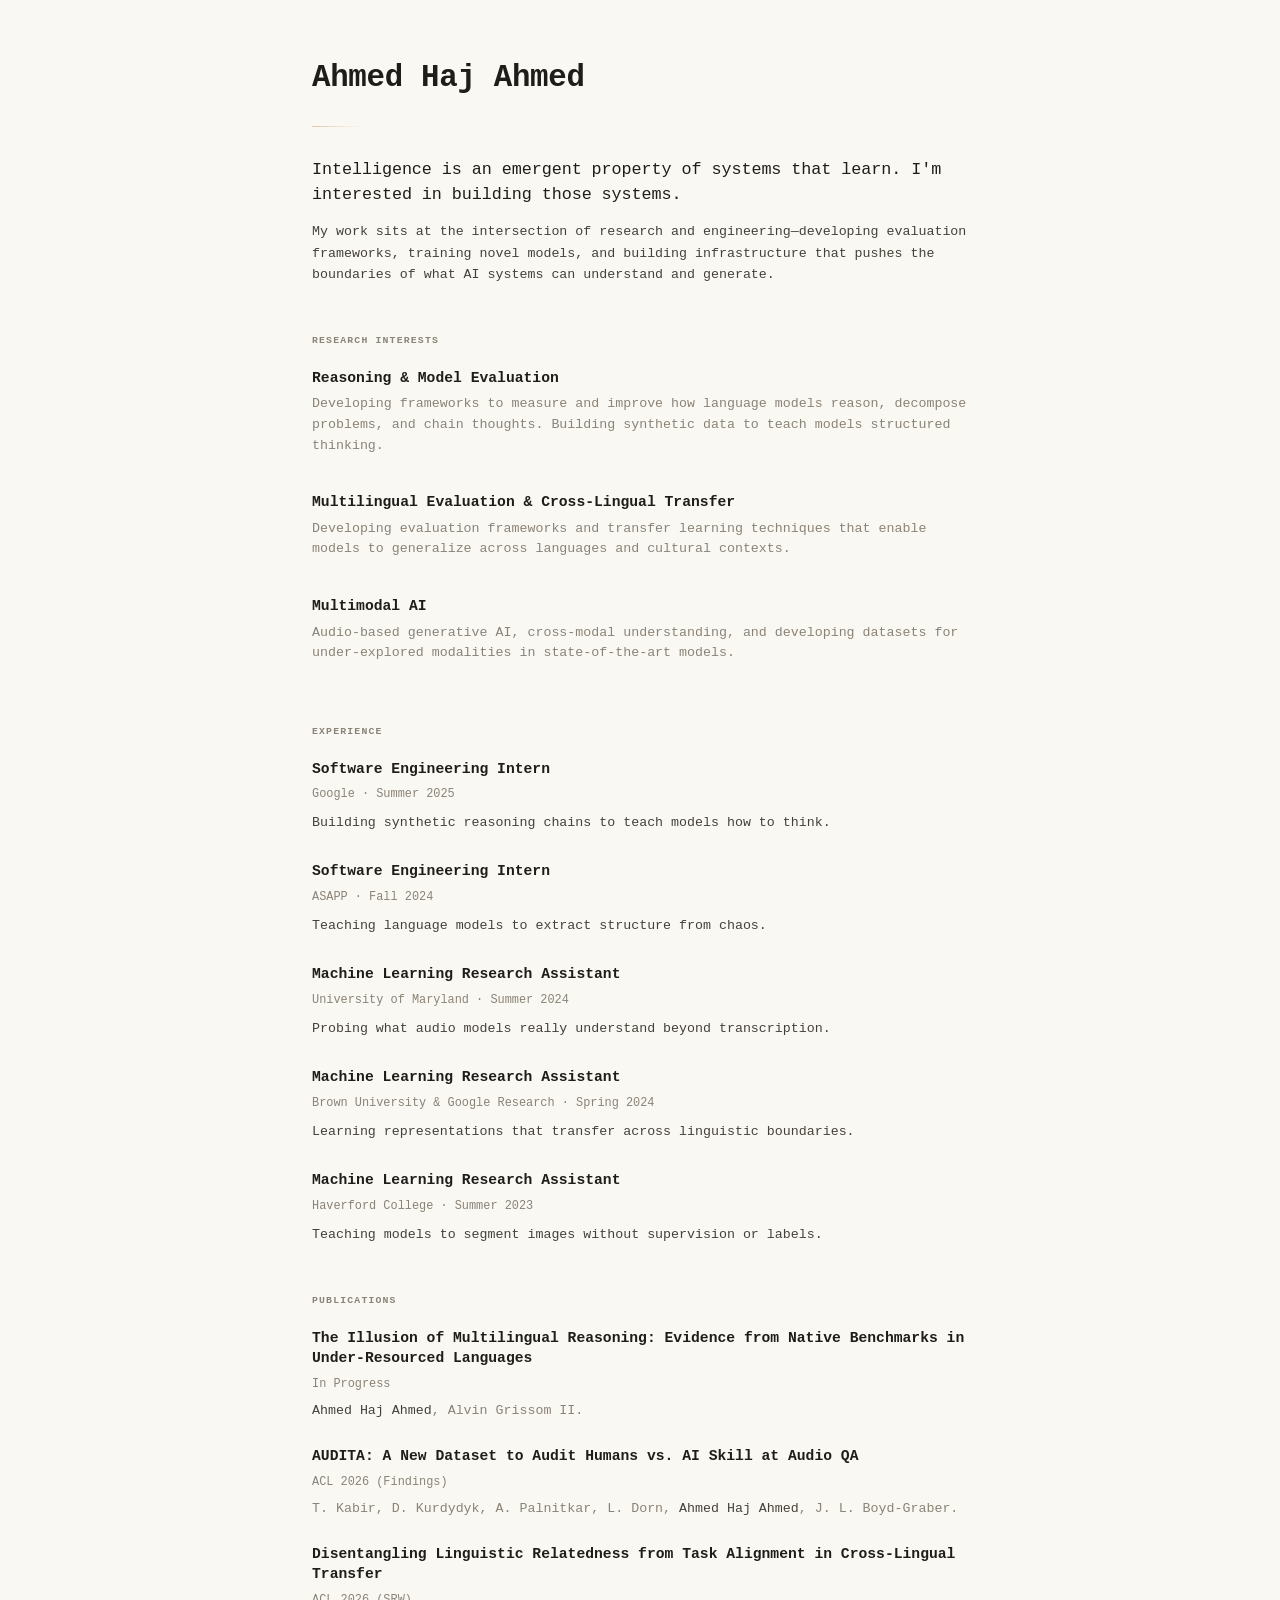
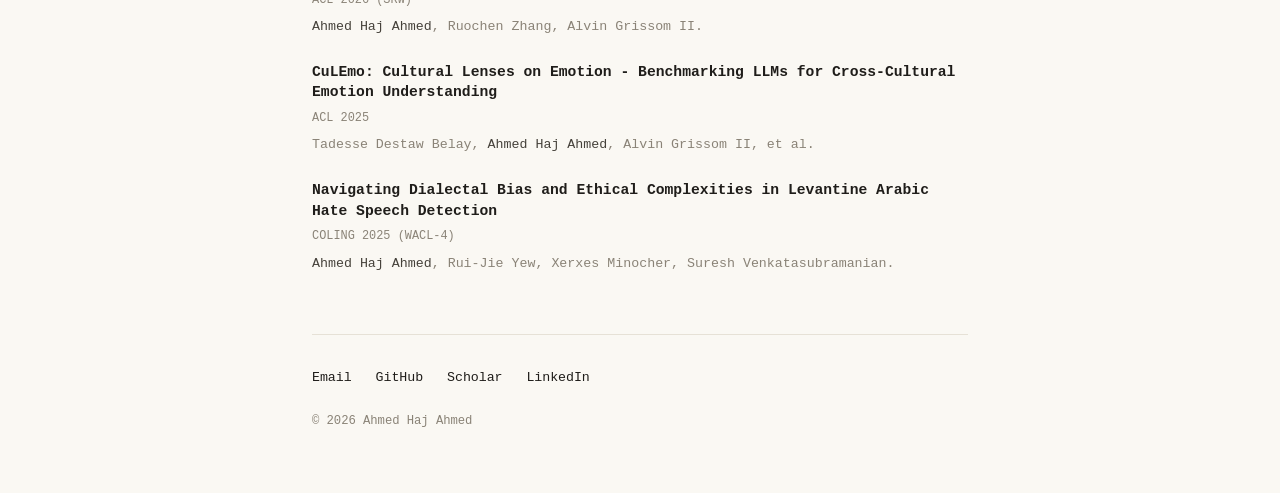
==== index.html @ 89c1e9a1 "Update Google Scholar link" ====
<!DOCTYPE html>
<html lang="en">
<head>
    <meta charset="UTF-8">
    <meta name="viewport" content="width=device-width, initial-scale=1.0">
    <meta name="description" content="Ahmed Haj Ahmed - AI Research & Engineering">
    <meta name="author" content="Ahmed Haj Ahmed">
    <title>Ahmed Haj Ahmed</title>
    <link rel="stylesheet" href="styles.css">
</head>
<body>
    <div class="container">
        <header>
            <h1>Ahmed Haj Ahmed</h1>
        </header>

        <main>
            <section class="section intro">
                <p class="large-text">
                    Intelligence is an emergent property of systems that learn. I'm interested in building those systems.
                </p>
                <p>
                    My work sits at the intersection of research and engineering—developing evaluation frameworks, training novel models, and building infrastructure that pushes the boundaries of what AI systems can understand and generate.
                </p>
            </section>

            <section class="section">
                <h2>Research Interests</h2>
                <div class="research-areas">
                    <div class="research-item">
                        <h3>Reasoning & Model Evaluation</h3>
                        <p>Developing frameworks to measure and improve how language models reason, decompose problems, and chain thoughts. Building synthetic data to teach models structured thinking.</p>
                    </div>
                    
                    <div class="research-item">
                        <h3>Multilingual Evaluation & Cross-Lingual Transfer</h3>
                        <p>Developing evaluation frameworks and transfer learning techniques that enable models to generalize across languages and cultural contexts.</p>
                    </div>
                    
                    <div class="research-item">
                        <h3>Multimodal AI</h3>
                        <p>Audio-based generative AI, cross-modal understanding, and developing datasets for under-explored modalities in state-of-the-art models.</p>
                    </div>
                </div>
            </section>

            <section class="section">
                <h2>Experience</h2>
                
                <div class="experience-item">
                    <h3>Software Engineering Intern</h3>
                    <p class="meta">Google · Summer 2025</p>
                    <p>
                        Building synthetic reasoning chains to teach models how to think.
                    </p>
                </div>

                <div class="experience-item">
                    <h3>Software Engineering Intern</h3>
                    <p class="meta">ASAPP · Fall 2024</p>
                    <p>
                        Teaching language models to extract structure from chaos.
                    </p>
                </div>

                <div class="experience-item">
                    <h3>Machine Learning Research Assistant</h3>
                    <p class="meta">University of Maryland · Summer 2024</p>
                    <p>
                        Probing what audio models really understand beyond transcription.
                    </p>
                </div>

                <div class="experience-item">
                    <h3>Machine Learning Research Assistant</h3>
                    <p class="meta">Brown University & Google Research · Spring 2024</p>
                    <p>
                        Learning representations that transfer across linguistic boundaries.
                    </p>
                </div>

                <div class="experience-item">
                    <h3>Machine Learning Research Assistant</h3>
                    <p class="meta">Haverford College · Summer 2023</p>
                    <p>
                        Teaching models to segment images without supervision or labels.
                    </p>
                </div>
            </section>

            <section class="section">
                <h2>Publications</h2>
                
                <div class="project-item">
                    <h3>The Illusion of Multilingual Reasoning: Evidence from Native Benchmarks in Under-Resourced Languages</h3>
                    <p class="meta">In Progress</p>
                    <p><strong>Ahmed Haj Ahmed</strong>, Alvin Grissom II.</p>
                </div>

                <div class="project-item">
                    <h3>AUDITA: A New Dataset to Audit Humans vs. AI Skill at Audio QA</h3>
                    <p class="meta">ACL 2026 (Findings)</p>
                    <p>T. Kabir, D. Kurdydyk, A. Palnitkar, L. Dorn, <strong>Ahmed Haj Ahmed</strong>, J. L. Boyd-Graber.</p>
                </div>

                <div class="project-item">
                    <h3>Disentangling Linguistic Relatedness from Task Alignment in Cross-Lingual Transfer</h3>
                    <p class="meta">ACL 2026 (SRW)</p>
                    <p><strong>Ahmed Haj Ahmed</strong>, Ruochen Zhang, Alvin Grissom II.</p>
                </div>

                <div class="project-item">
                    <h3>CuLEmo: Cultural Lenses on Emotion - Benchmarking LLMs for Cross-Cultural Emotion Understanding</h3>
                    <p class="meta">ACL 2025</p>
                    <p>Tadesse Destaw Belay, <strong>Ahmed Haj Ahmed</strong>, Alvin Grissom II, et al.</p>
                </div>

                <div class="project-item">
                    <h3>Navigating Dialectal Bias and Ethical Complexities in Levantine Arabic Hate Speech Detection</h3>
                    <p class="meta">COLING 2025 (WACL-4)</p>
                    <p><strong>Ahmed Haj Ahmed</strong>, Rui-Jie Yew, Xerxes Minocher, Suresh Venkatasubramanian.</p>
                </div>
            </section>
        </main>

        <footer>
            <div class="contact-links">
                <a href="mailto:ahmedhajahmed2001@gmail.com">Email</a>
                <a href="https://github.com/AhmedHajAhmed" target="_blank" rel="noopener noreferrer">GitHub</a>
                <a href="https://scholar.google.com/citations?user=mUwkIrEAAAAJ&hl=en&authuser=1" target="_blank" rel="noopener noreferrer">Scholar</a>
                <a href="https://www.linkedin.com/in/ahmedhajahmed/" target="_blank" rel="noopener noreferrer">LinkedIn</a>
            </div>
            <p class="copyright">&copy; 2026 Ahmed Haj Ahmed</p>
        </footer>
    </div>
</body>
</html>
---- styles.css ----
/* Reset and Base Styles */
* {
    margin: 0;
    padding: 0;
    box-sizing: border-box;
}

/* Typography and Colors */
:root {
    --color-text: #1f1d1a;
    --color-text-light: #45413a;
    --color-bg: #faf8f3;
    --color-meta: #8a8377;
    --color-link: #1f1d1a;
    --color-link-hover: #b6803a;
    --color-accent: #b6803a;
    --color-border: #e6e1d6;
    --max-width: 720px;
}

html {
    font-size: 14px;
    -webkit-font-smoothing: antialiased;
    -moz-osx-font-smoothing: grayscale;
}

body {
    font-family: "SF Mono", "SFMono-Regular", ui-monospace, Menlo, Consolas, "Liberation Mono", monospace;
    line-height: 1.6;
    color: var(--color-text);
    background-color: var(--color-bg);
    font-weight: 400;
    letter-spacing: 0;
}

/* Container */
.container {
    max-width: var(--max-width);
    margin: 0 auto;
    padding: 60px 32px 50px;
}

/* Header */
header {
    margin-bottom: 60px;
    position: relative;
}

header::after {
    content: '';
    position: absolute;
    bottom: -30px;
    left: 0;
    width: 50px;
    height: 1px;
    background: linear-gradient(to right, var(--color-accent), transparent);
    opacity: 0.4;
}

h1 {
    font-size: 2.2rem;
    font-weight: 600;
    line-height: 1.2;
    margin-bottom: 0;
    letter-spacing: -0.01em;
    color: var(--color-text);
}

/* Typography */
h2 {
    font-size: 0.7rem;
    font-weight: 600;
    line-height: 1.3;
    margin-bottom: 20px;
    letter-spacing: 0.12em;
    text-transform: uppercase;
    color: var(--color-meta);
}

h3 {
    font-size: 1.05rem;
    font-weight: 600;
    line-height: 1.4;
    margin-bottom: 6px;
    letter-spacing: 0;
    color: var(--color-text);
}

p {
    font-size: 0.95rem;
    line-height: 1.6;
    margin-bottom: 12px;
    color: var(--color-text-light);
}

.large-text {
    font-size: 1.2rem;
    line-height: 1.5;
    font-weight: 500;
    letter-spacing: -0.005em;
    margin-bottom: 16px;
    color: var(--color-text);
}

.meta {
    font-size: 0.85rem;
    color: var(--color-meta);
    margin-bottom: 8px;
    letter-spacing: 0;
    font-weight: 400;
}

/* Sections */
.section {
    margin-bottom: 50px;
}

.section.intro {
    margin-bottom: 50px;
}

.section.intro .large-text {
    margin-bottom: 14px;
}

/* Research Areas */
.research-areas {
    display: grid;
    gap: 24px;
}

.research-item {
    padding: 0;
}

.research-item h3 {
    margin-bottom: 6px;
}

.research-item p {
    color: var(--color-meta);
    line-height: 1.55;
}

/* Experience Items */
.experience-item {
    margin-bottom: 28px;
}

.experience-item:last-child {
    margin-bottom: 0;
}

/* Project Items */
.project-item {
    margin-bottom: 24px;
}

.project-item:last-child {
    margin-bottom: 0;
}

.project-item h3 {
    margin-bottom: 6px;
}

.project-item p {
    color: var(--color-meta);
    line-height: 1.55;
}

.project-item p strong {
    font-weight: 500;
    color: var(--color-text-light);
}

/* Links */
a {
    color: var(--color-link);
    text-decoration: none;
    transition: all 0.2s ease;
    position: relative;
}

a:hover {
    color: var(--color-link-hover);
}

/* Main content links */
.section a:not(.contact-links a) {
    text-decoration: underline;
    text-decoration-color: rgba(0, 0, 0, 0.2);
    text-underline-offset: 3px;
}

.section a:not(.contact-links a):hover {
    text-decoration-color: rgba(0, 0, 0, 0.5);
}

/* Footer */
footer {
    margin-top: 60px;
    padding-top: 32px;
    border-top: 1px solid var(--color-border);
}

.contact-links {
    display: flex;
    flex-wrap: wrap;
    gap: 24px;
    margin-bottom: 20px;
}

.contact-links a {
    font-size: 0.95rem;
    font-weight: 500;
    letter-spacing: -0.005em;
    padding-bottom: 2px;
    border-bottom: 1px solid transparent;
    transition: border-color 0.2s ease;
}

.contact-links a:hover {
    border-bottom-color: var(--color-link-hover);
}

.copyright {
    font-size: 0.875rem;
    color: var(--color-meta);
    letter-spacing: -0.005em;
}

/* Responsive Design */
@media (max-width: 768px) {
    html {
        font-size: 13px;
    }

    .container {
        padding: 50px 24px 40px;
    }

    header {
        margin-bottom: 50px;
    }

    header::after {
        bottom: -25px;
        width: 50px;
    }

    h1 {
        font-size: 1.8rem;
    }

    h2 {
        font-size: 0.7rem;
        margin-bottom: 20px;
    }

    .large-text {
        font-size: 1.1rem;
    }

    .section {
        margin-bottom: 50px;
    }

    .research-areas {
        gap: 20px;
    }

    .experience-item {
        margin-bottom: 24px;
    }

    .project-item {
        margin-bottom: 20px;
    }

    footer {
        margin-top: 50px;
        padding-top: 28px;
    }

    .contact-links {
        gap: 20px;
    }
}

@media (max-width: 480px) {
    .container {
        padding: 40px 20px 32px;
    }

    header {
        margin-bottom: 40px;
    }

    h1 {
        font-size: 1.6rem;
    }

    .large-text {
        font-size: 1rem;
    }

    .section {
        margin-bottom: 40px;
    }

    .contact-links {
        flex-direction: column;
        gap: 16px;
    }
}

/* Selection */
::selection {
    background-color: rgba(182, 128, 58, 0.18);
    color: var(--color-text);
}

/* Print Styles */
@media print {
    .container {
        max-width: 100%;
        padding: 0;
    }

    header::after {
        display: none;
    }

    a {
        text-decoration: underline;
        color: var(--color-text);
    }

    .contact-links a::after {
        content: " (" attr(href) ")";
        font-size: 0.75rem;
    }

    .section {
        page-break-inside: avoid;
    }
}
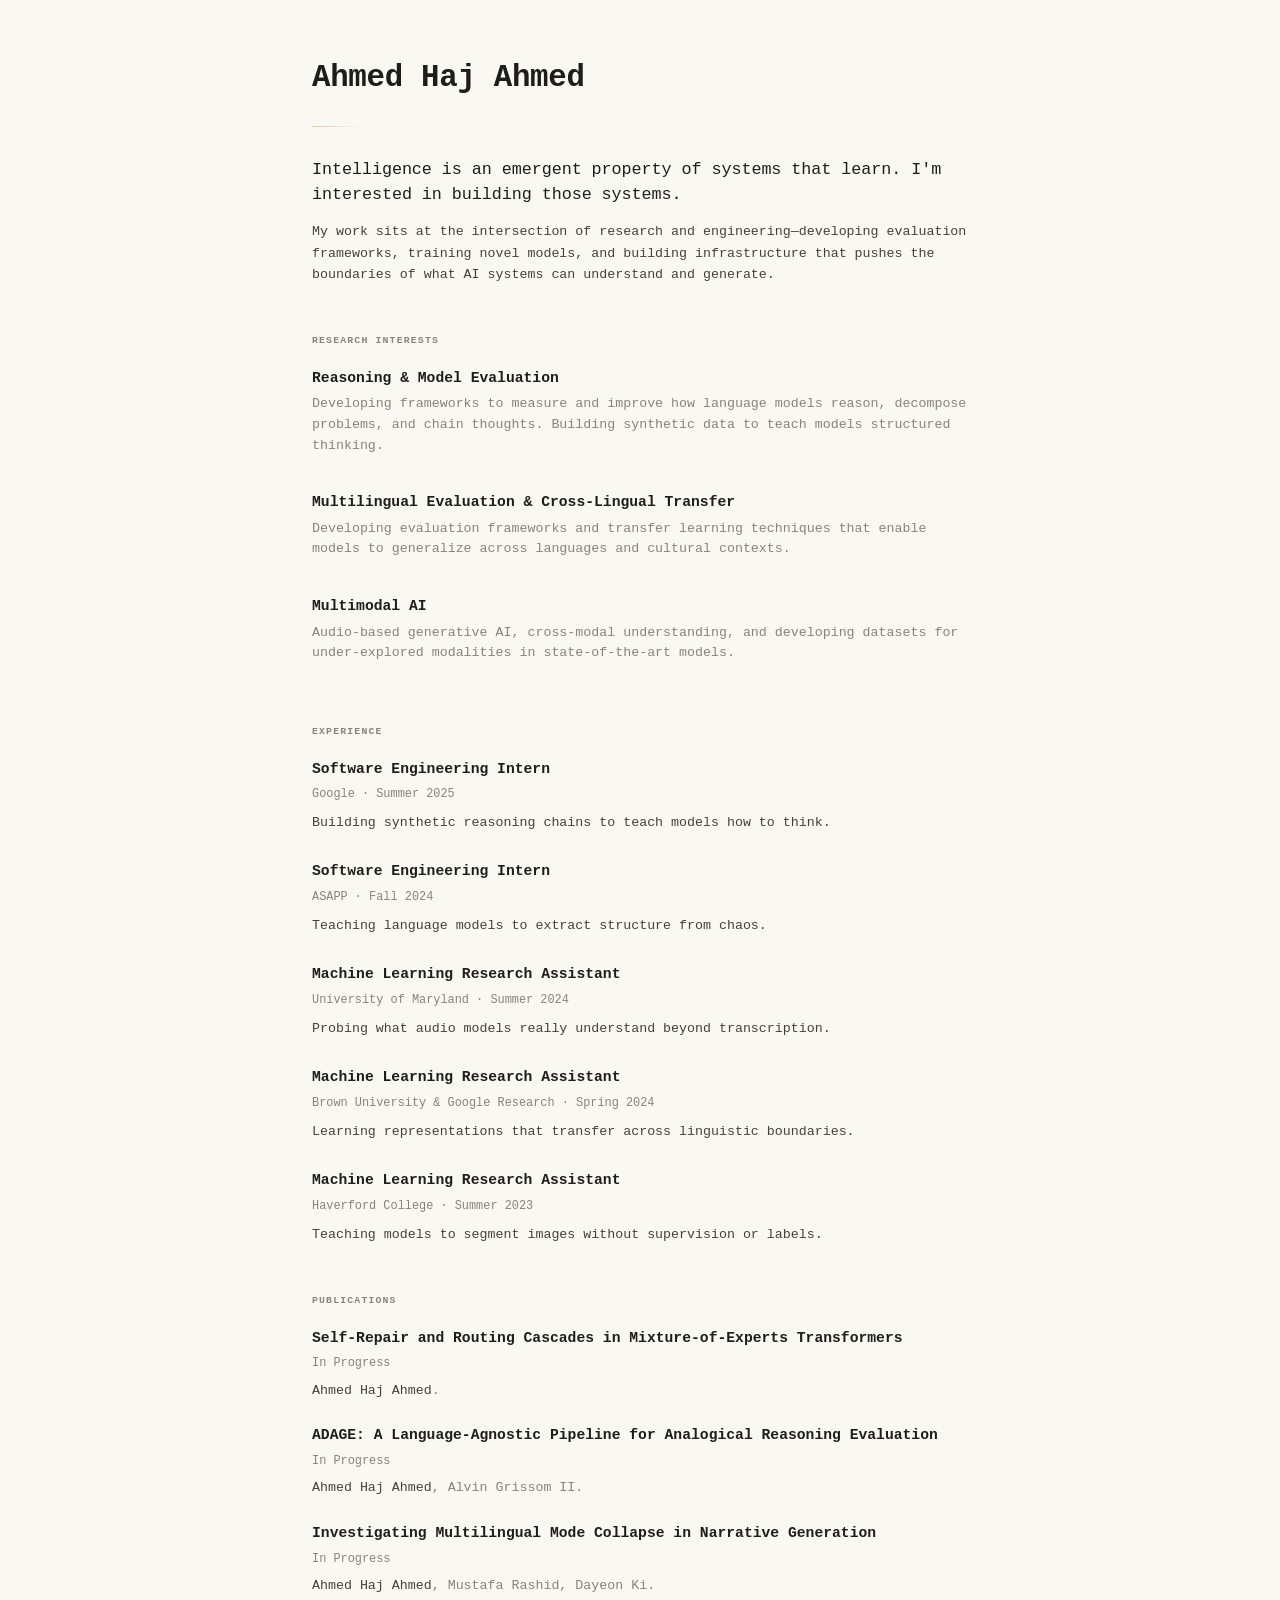
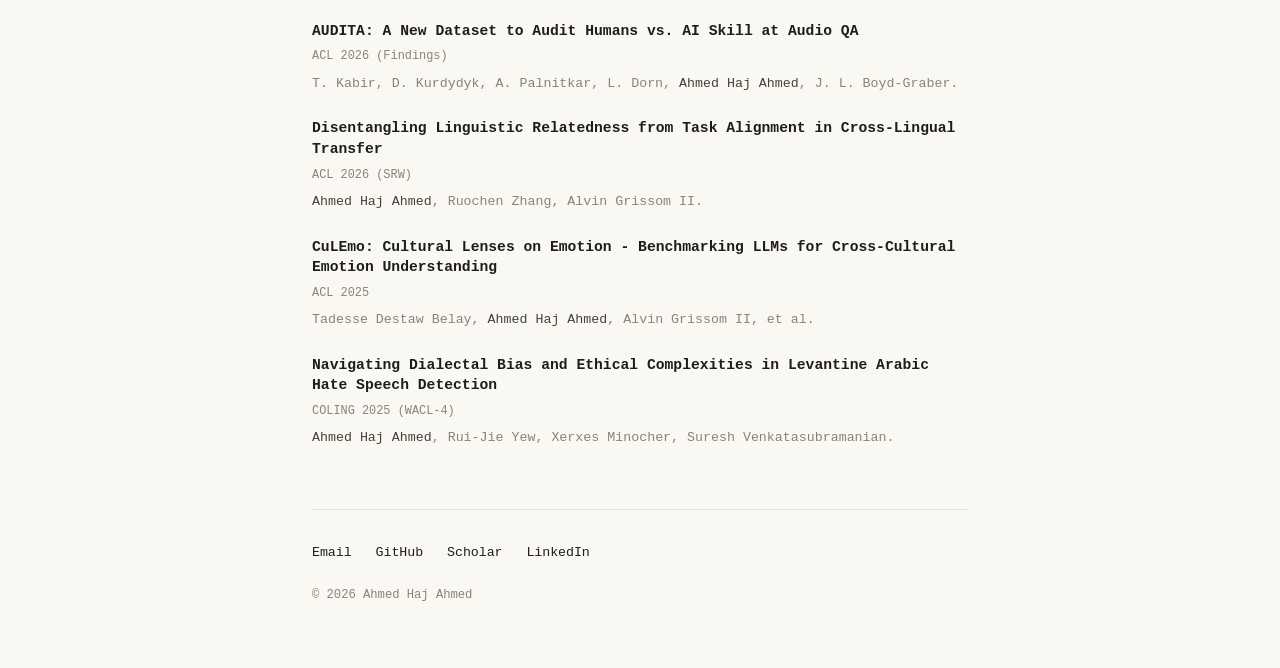
==== commit 6cd3d612: "Update publications" ====
--- a/index.html
+++ b/index.html
@@ -92,9 +92,21 @@
                 <h2>Publications</h2>
                 
                 <div class="project-item">
-                    <h3>The Illusion of Multilingual Reasoning: Evidence from Native Benchmarks in Under-Resourced Languages</h3>
+                    <h3>Self-Repair and Routing Cascades in Mixture-of-Experts Transformers</h3>
+                    <p class="meta">In Progress</p>
+                    <p><strong>Ahmed Haj Ahmed</strong>.</p>
+                </div>
+
+                <div class="project-item">
+                    <h3>ADAGE: A Language-Agnostic Pipeline for Analogical Reasoning Evaluation</h3>
                     <p class="meta">In Progress</p>
                     <p><strong>Ahmed Haj Ahmed</strong>, Alvin Grissom II.</p>
+                </div>
+
+                <div class="project-item">
+                    <h3>Investigating Multilingual Mode Collapse in Narrative Generation</h3>
+                    <p class="meta">In Progress</p>
+                    <p><strong>Ahmed Haj Ahmed</strong>, Mustafa Rashid, Dayeon Ki.</p>
                 </div>
 
                 <div class="project-item">
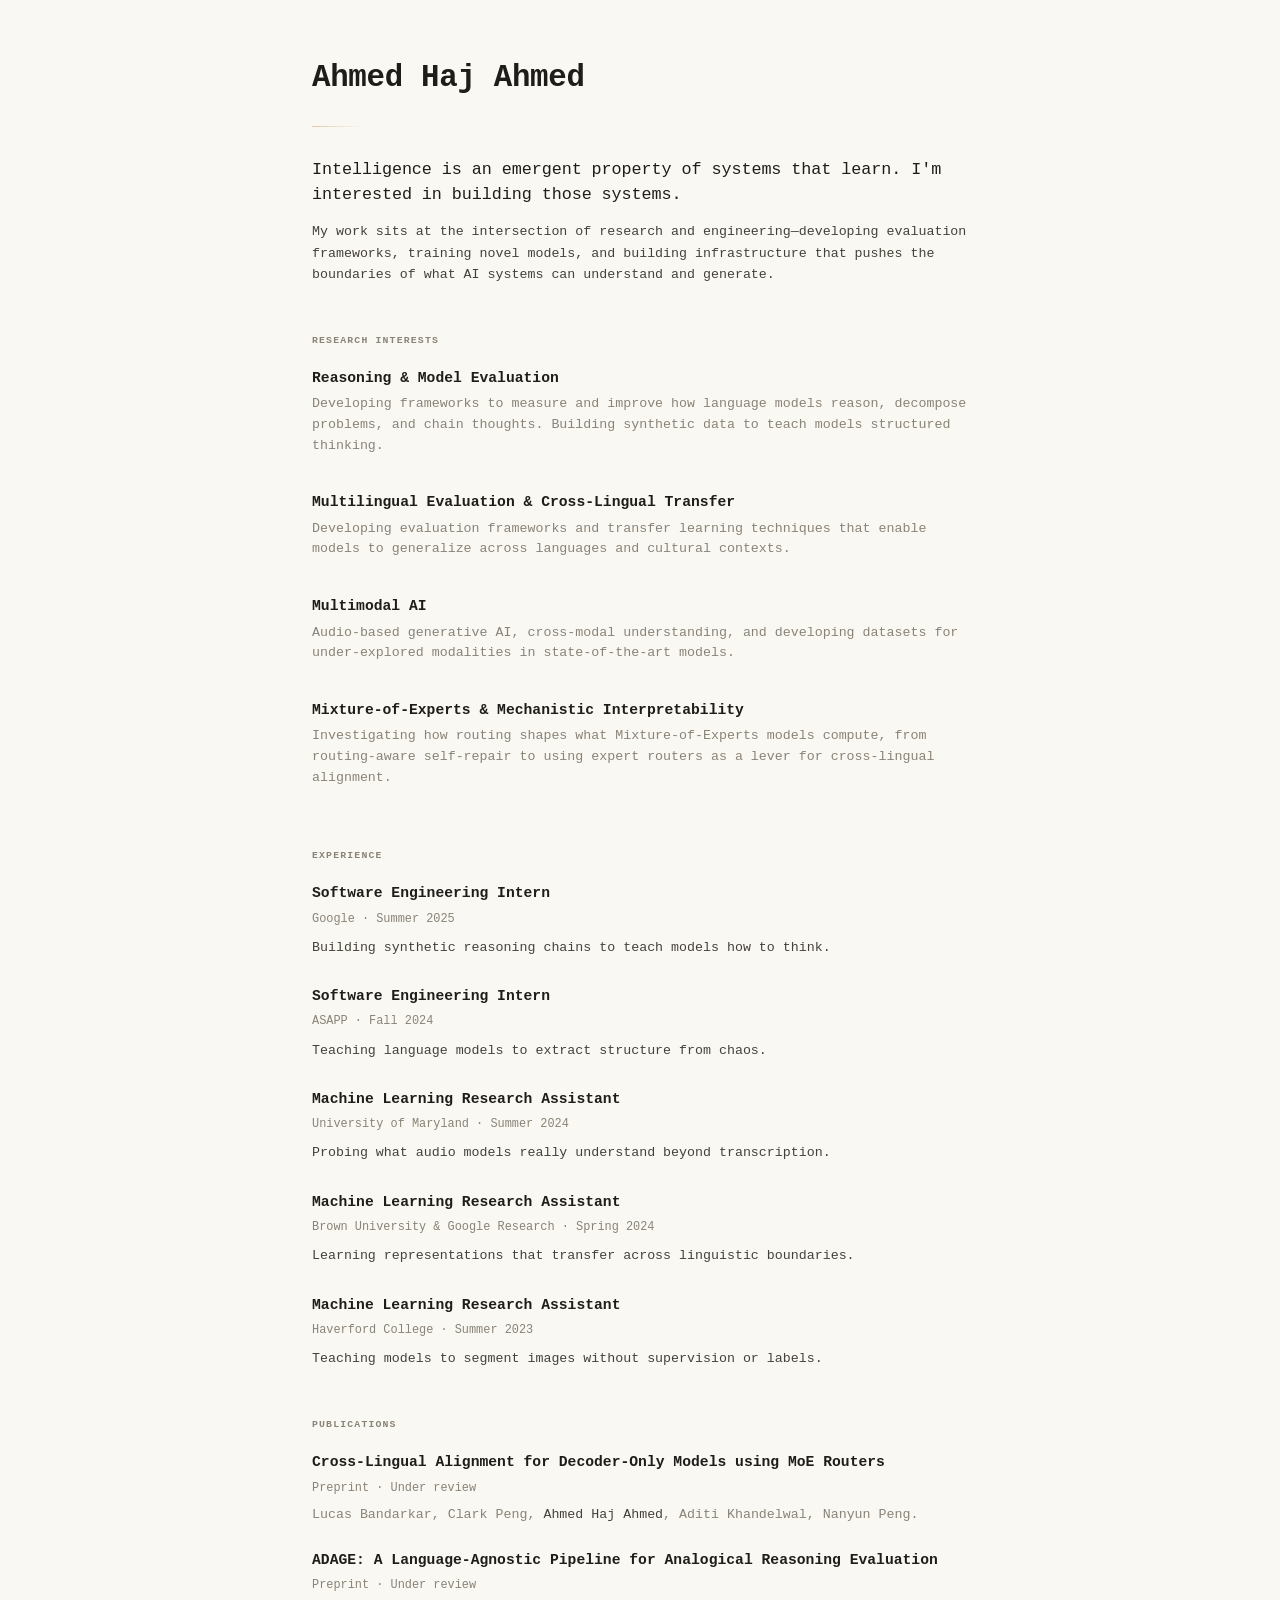
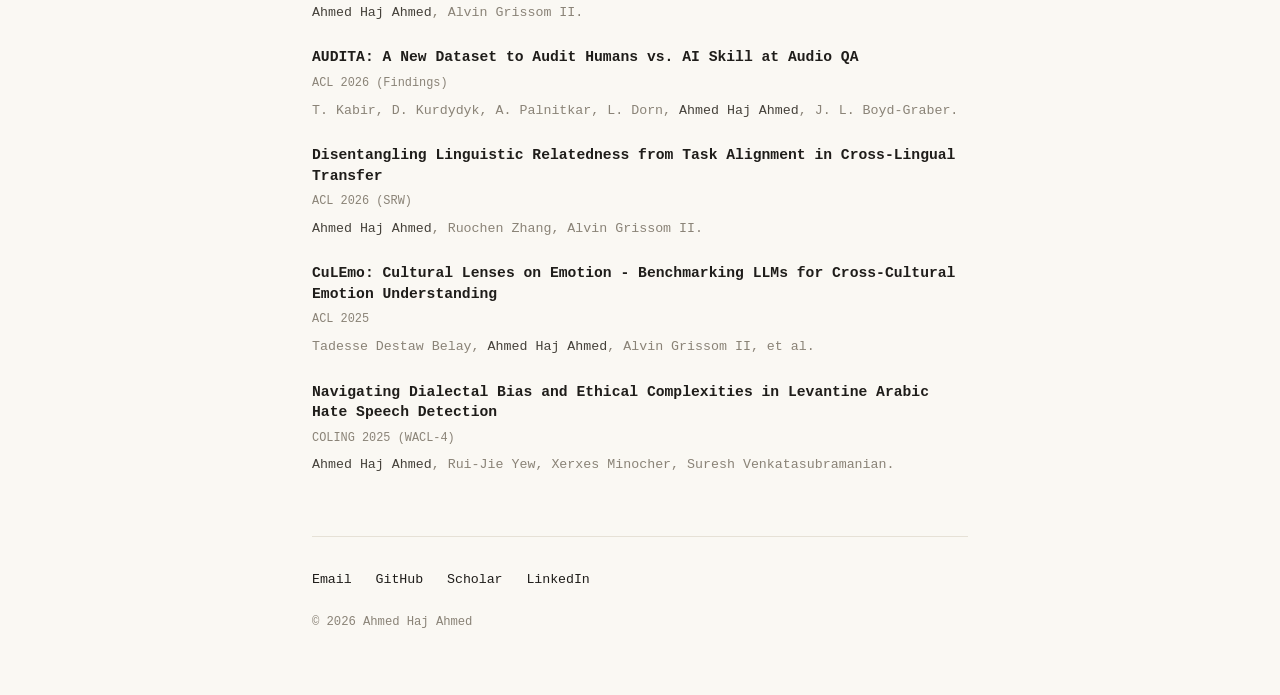
==== commit 9b52b2fe: "Add MoE routers preprint, point the Scholar link at the date-sorted publication list." ====
--- a/index.html
+++ b/index.html
@@ -40,6 +40,11 @@
                     <div class="research-item">
                         <h3>Multimodal AI</h3>
                         <p>Audio-based generative AI, cross-modal understanding, and developing datasets for under-explored modalities in state-of-the-art models.</p>
+                    </div>
+
+                    <div class="research-item">
+                        <h3>Mixture-of-Experts & Mechanistic Interpretability</h3>
+                        <p>Investigating how routing shapes what Mixture-of-Experts models compute, from routing-aware self-repair to using expert routers as a lever for cross-lingual alignment.</p>
                     </div>
                 </div>
             </section>
@@ -92,21 +97,15 @@
                 <h2>Publications</h2>
                 
                 <div class="project-item">
-                    <h3>Self-Repair and Routing Cascades in Mixture-of-Experts Transformers</h3>
-                    <p class="meta">In Progress</p>
-                    <p><strong>Ahmed Haj Ahmed</strong>.</p>
+                    <h3>Cross-Lingual Alignment for Decoder-Only Models using MoE Routers</h3>
+                    <p class="meta">Preprint · Under review</p>
+                    <p>Lucas Bandarkar, Clark Peng, <strong>Ahmed Haj Ahmed</strong>, Aditi Khandelwal, Nanyun Peng.</p>
                 </div>
 
                 <div class="project-item">
                     <h3>ADAGE: A Language-Agnostic Pipeline for Analogical Reasoning Evaluation</h3>
-                    <p class="meta">In Progress</p>
+                    <p class="meta">Preprint · Under review</p>
                     <p><strong>Ahmed Haj Ahmed</strong>, Alvin Grissom II.</p>
-                </div>
-
-                <div class="project-item">
-                    <h3>Investigating Multilingual Mode Collapse in Narrative Generation</h3>
-                    <p class="meta">In Progress</p>
-                    <p><strong>Ahmed Haj Ahmed</strong>, Mustafa Rashid, Dayeon Ki.</p>
                 </div>
 
                 <div class="project-item">
@@ -139,7 +138,7 @@
             <div class="contact-links">
                 <a href="mailto:ahmedhajahmed2001@gmail.com">Email</a>
                 <a href="https://github.com/AhmedHajAhmed" target="_blank" rel="noopener noreferrer">GitHub</a>
-                <a href="https://scholar.google.com/citations?user=mUwkIrEAAAAJ&hl=en&authuser=1" target="_blank" rel="noopener noreferrer">Scholar</a>
+                <a href="https://scholar.google.com/citations?hl=en&user=mUwkIrEAAAAJ&view_op=list_works&authuser=1&sortby=pubdate" target="_blank" rel="noopener noreferrer">Scholar</a>
                 <a href="https://www.linkedin.com/in/ahmedhajahmed/" target="_blank" rel="noopener noreferrer">LinkedIn</a>
             </div>
             <p class="copyright">&copy; 2026 Ahmed Haj Ahmed</p>
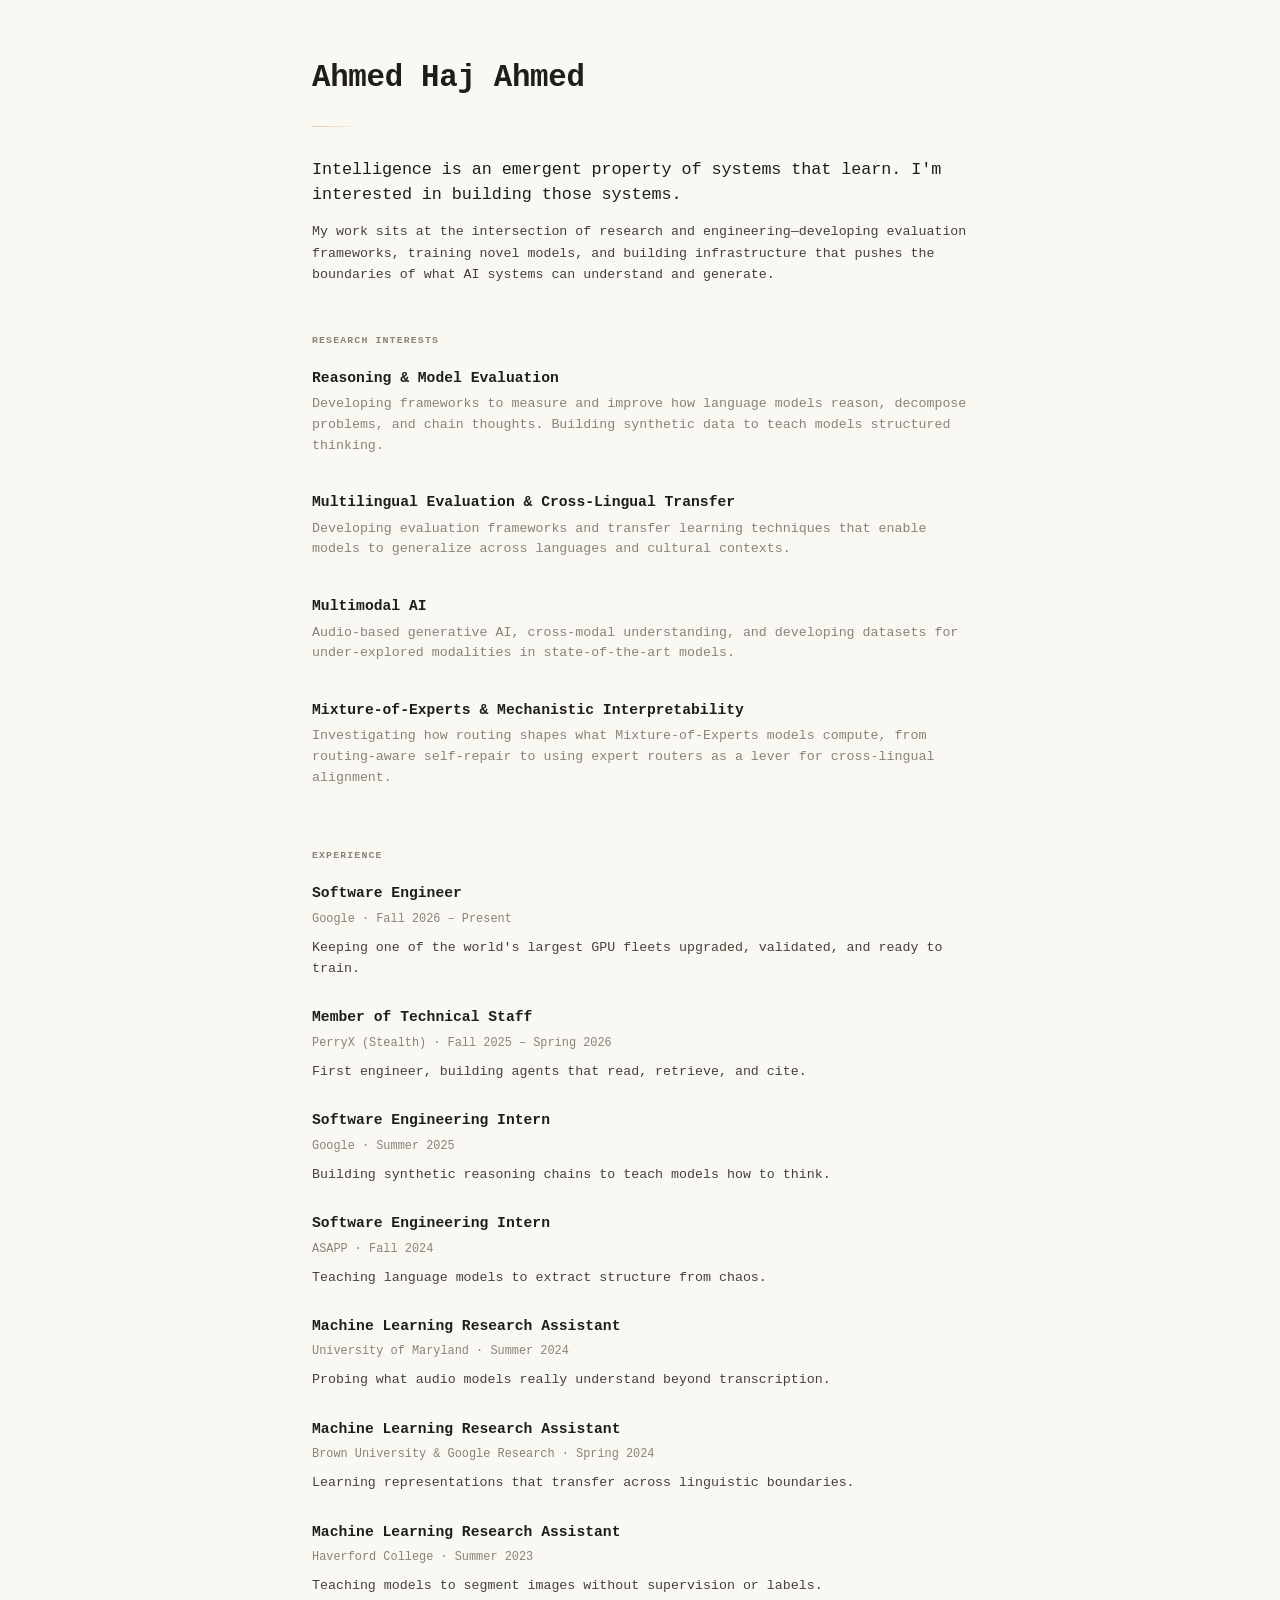
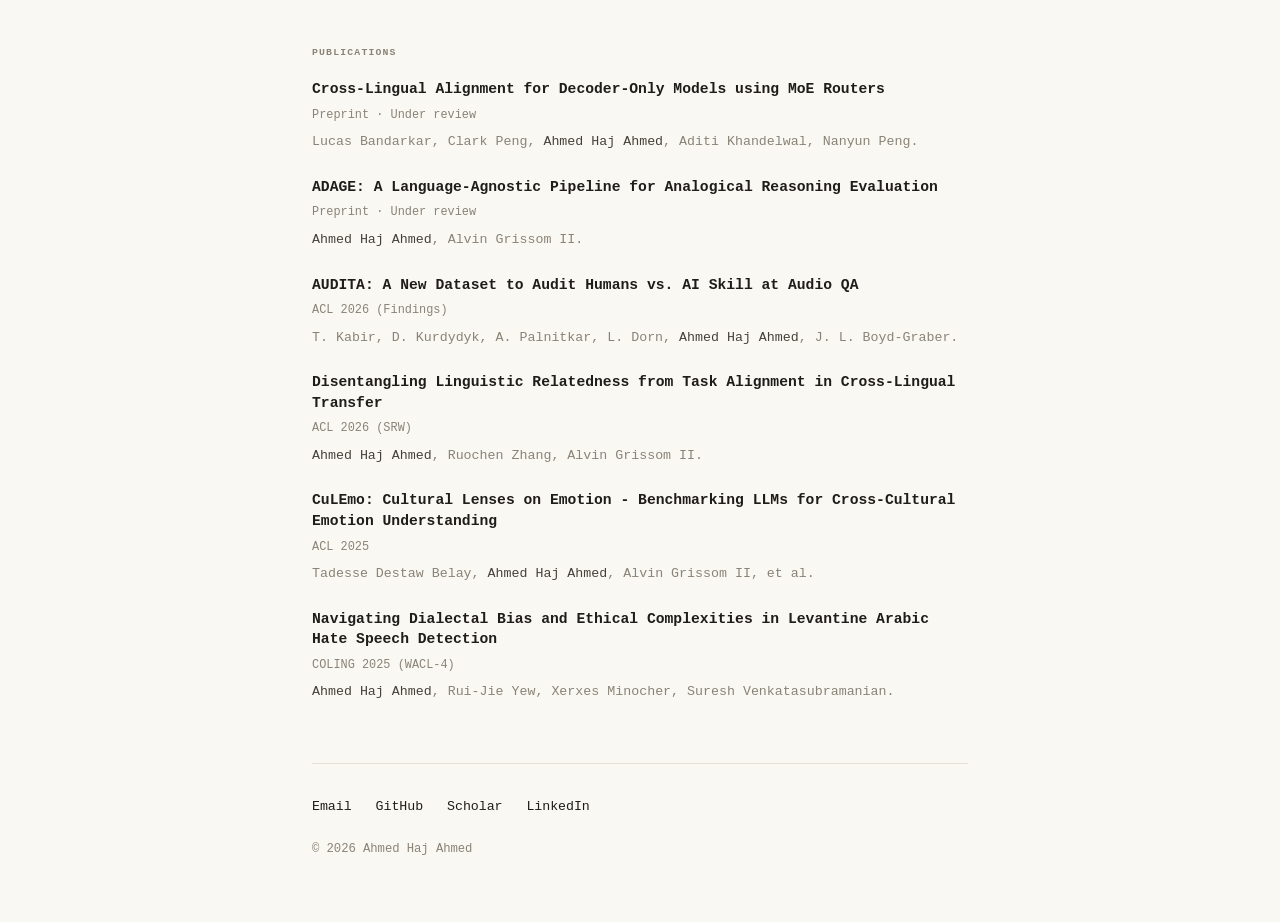
==== commit 7dfaabda: "Update Experience" ====
--- a/index.html
+++ b/index.html
@@ -52,6 +52,22 @@
             <section class="section">
                 <h2>Experience</h2>
                 
+                <div class="experience-item">
+                    <h3>Software Engineer</h3>
+                    <p class="meta">Google · Fall 2026 – Present</p>
+                    <p>
+                        Keeping one of the world's largest GPU fleets upgraded, validated, and ready to train.
+                    </p>
+                </div>
+
+                <div class="experience-item">
+                    <h3>Member of Technical Staff</h3>
+                    <p class="meta">PerryX (Stealth) · Fall 2025 – Spring 2026</p>
+                    <p>
+                        First engineer, building agents that read, retrieve, and cite.
+                    </p>
+                </div>
+
                 <div class="experience-item">
                     <h3>Software Engineering Intern</h3>
                     <p class="meta">Google · Summer 2025</p>
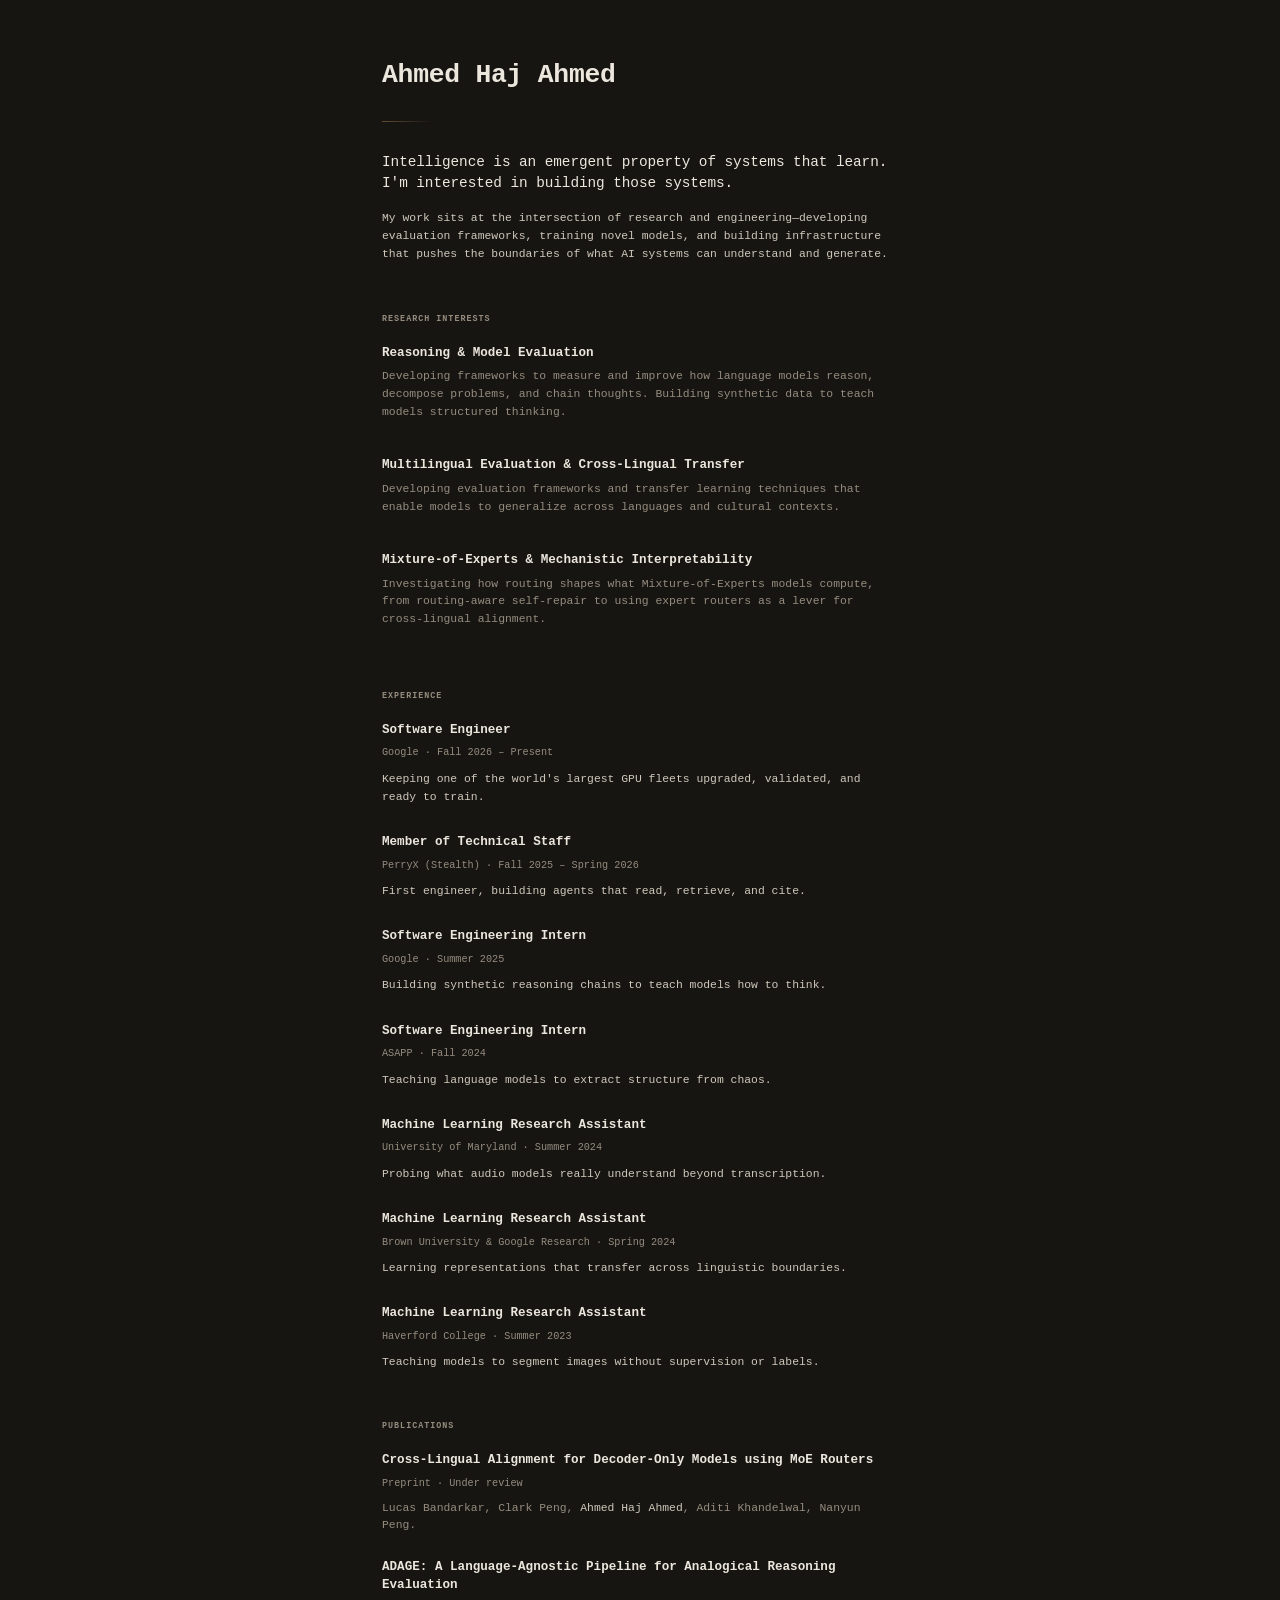
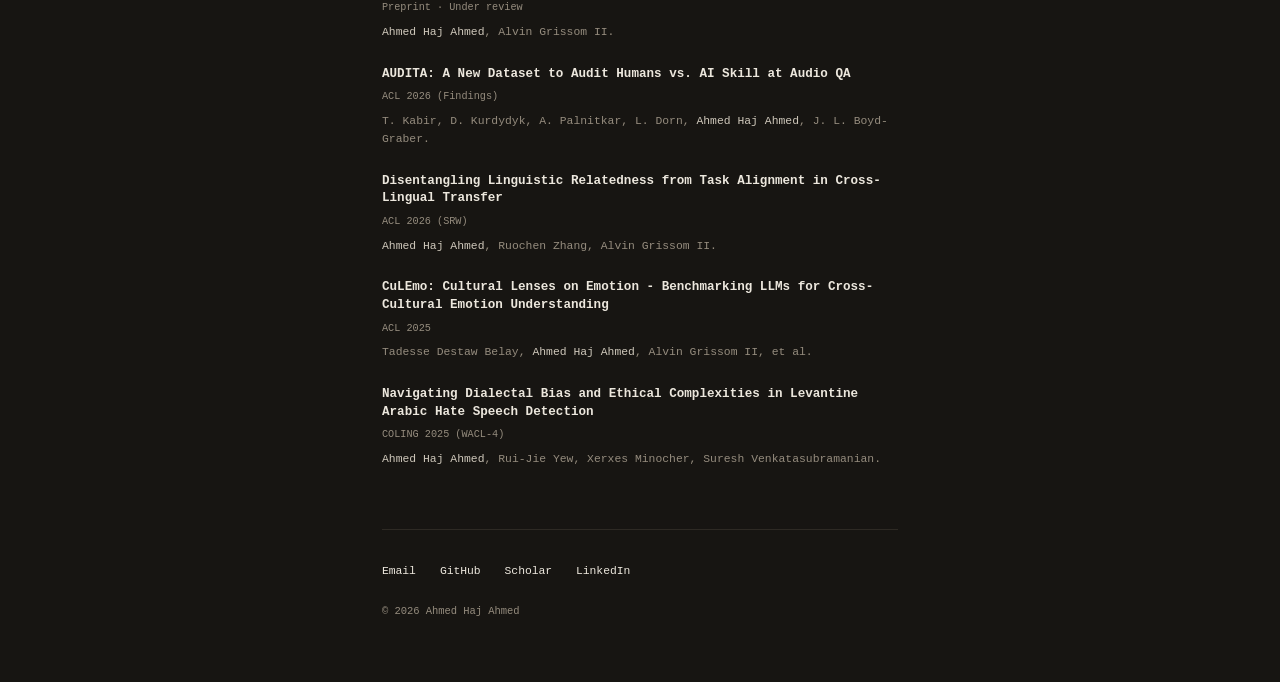
==== commit 037844fe: "Remove Multimodal AI interest" ====
--- a/index.html
+++ b/index.html
@@ -37,11 +37,6 @@
                         <p>Developing evaluation frameworks and transfer learning techniques that enable models to generalize across languages and cultural contexts.</p>
                     </div>
                     
-                    <div class="research-item">
-                        <h3>Multimodal AI</h3>
-                        <p>Audio-based generative AI, cross-modal understanding, and developing datasets for under-explored modalities in state-of-the-art models.</p>
-                    </div>
-
                     <div class="research-item">
                         <h3>Mixture-of-Experts & Mechanistic Interpretability</h3>
                         <p>Investigating how routing shapes what Mixture-of-Experts models compute, from routing-aware self-repair to using expert routers as a lever for cross-lingual alignment.</p>
--- a/styles.css
+++ b/styles.css
@@ -7,19 +7,20 @@
 
 /* Typography and Colors */
 :root {
-    --color-text: #1f1d1a;
-    --color-text-light: #45413a;
-    --color-bg: #faf8f3;
-    --color-meta: #8a8377;
-    --color-link: #1f1d1a;
-    --color-link-hover: #b6803a;
-    --color-accent: #b6803a;
-    --color-border: #e6e1d6;
-    --max-width: 720px;
+    color-scheme: dark;
+    --color-text: #ece7dd;
+    --color-text-light: #cfc8bb;
+    --color-bg: #171512;
+    --color-meta: #958c7e;
+    --color-link: #ece7dd;
+    --color-link-hover: #d4a05c;
+    --color-accent: #d4a05c;
+    --color-border: #2e2a24;
+    --max-width: 580px;
 }
 
 html {
-    font-size: 14px;
+    font-size: 12px;
     -webkit-font-smoothing: antialiased;
     -moz-osx-font-smoothing: grayscale;
 }
@@ -189,12 +190,12 @@
 /* Main content links */
 .section a:not(.contact-links a) {
     text-decoration: underline;
-    text-decoration-color: rgba(0, 0, 0, 0.2);
+    text-decoration-color: rgba(255, 255, 255, 0.25);
     text-underline-offset: 3px;
 }
 
 .section a:not(.contact-links a):hover {
-    text-decoration-color: rgba(0, 0, 0, 0.5);
+    text-decoration-color: rgba(255, 255, 255, 0.55);
 }
 
 /* Footer */
@@ -317,12 +318,24 @@
 
 /* Selection */
 ::selection {
-    background-color: rgba(182, 128, 58, 0.18);
+    background-color: rgba(212, 160, 92, 0.3);
     color: var(--color-text);
 }
 
 /* Print Styles */
 @media print {
+    /* Dark backgrounds don't print; switch back to dark-on-white */
+    :root {
+        color-scheme: light;
+        --color-text: #1f1d1a;
+        --color-text-light: #45413a;
+        --color-bg: #ffffff;
+        --color-meta: #8a8377;
+        --color-link: #1f1d1a;
+        --color-accent: #b6803a;
+        --color-border: #e6e1d6;
+    }
+
     .container {
         max-width: 100%;
         padding: 0;
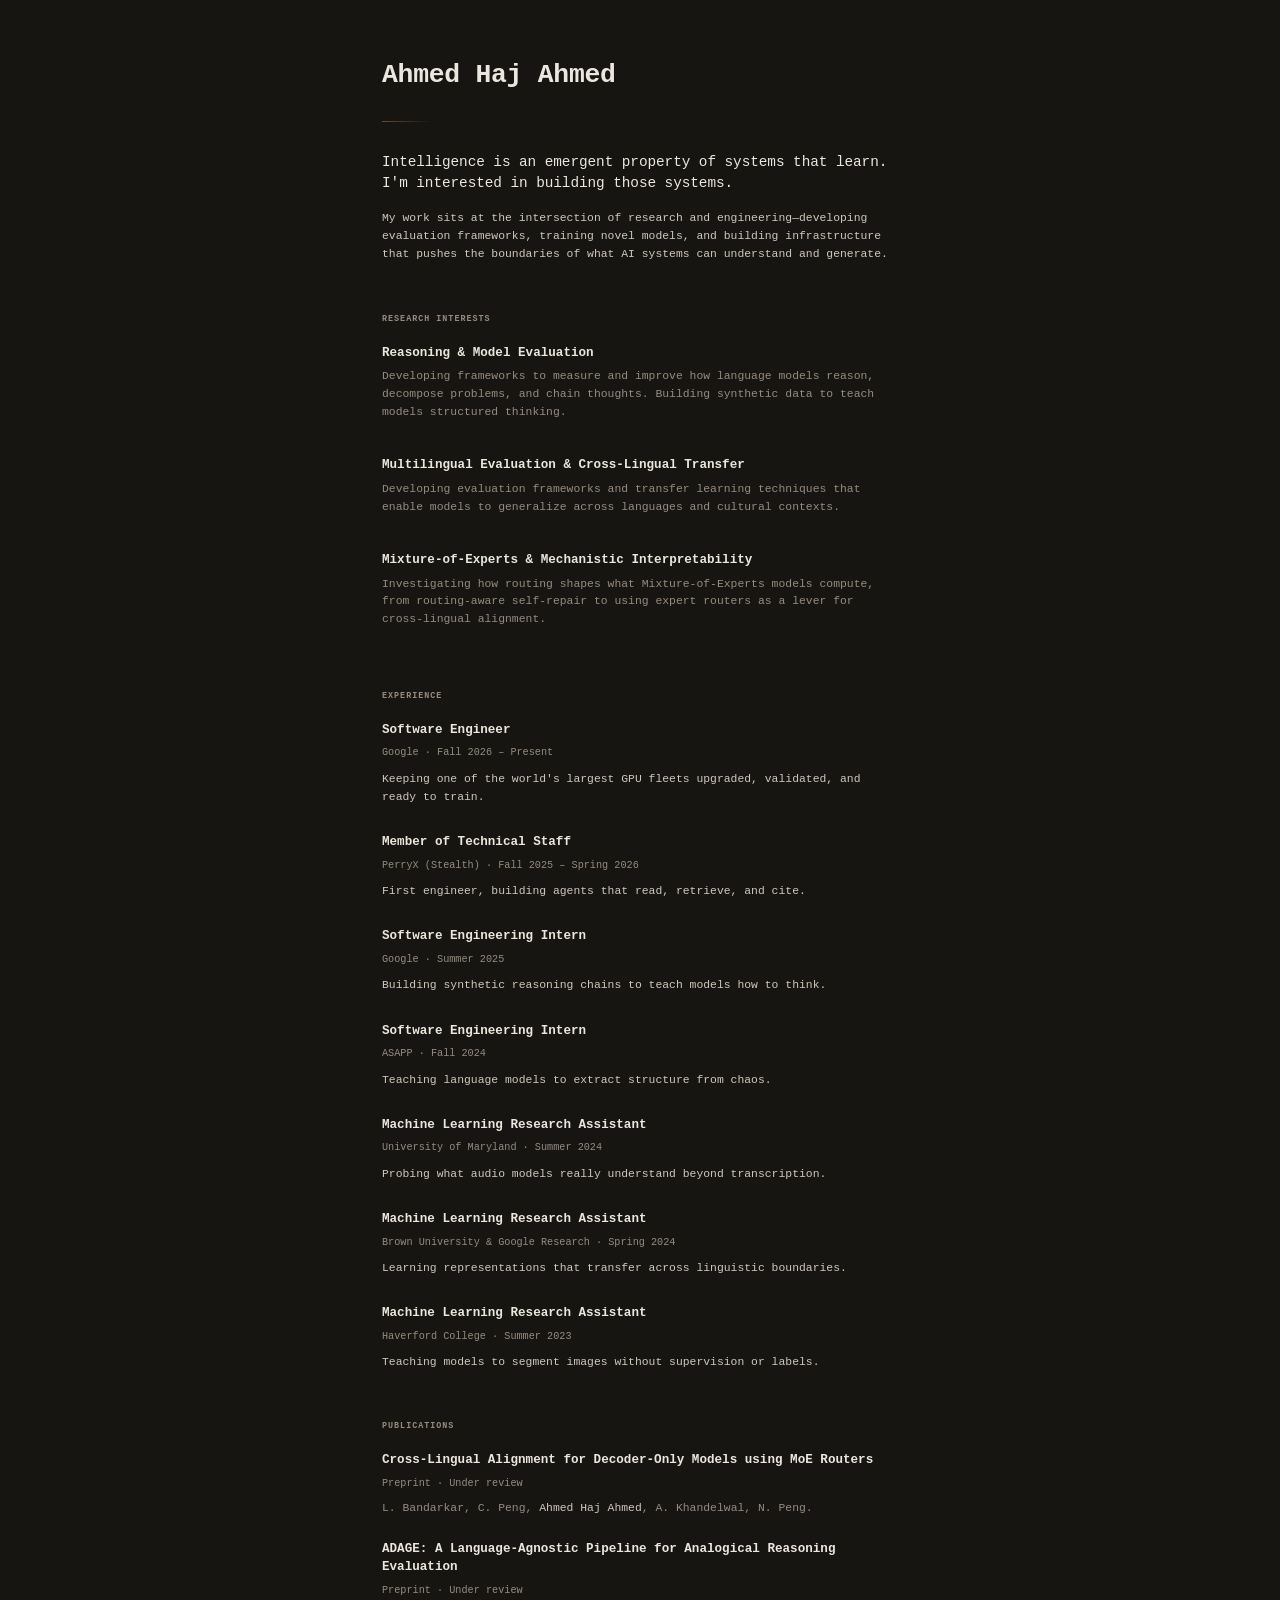
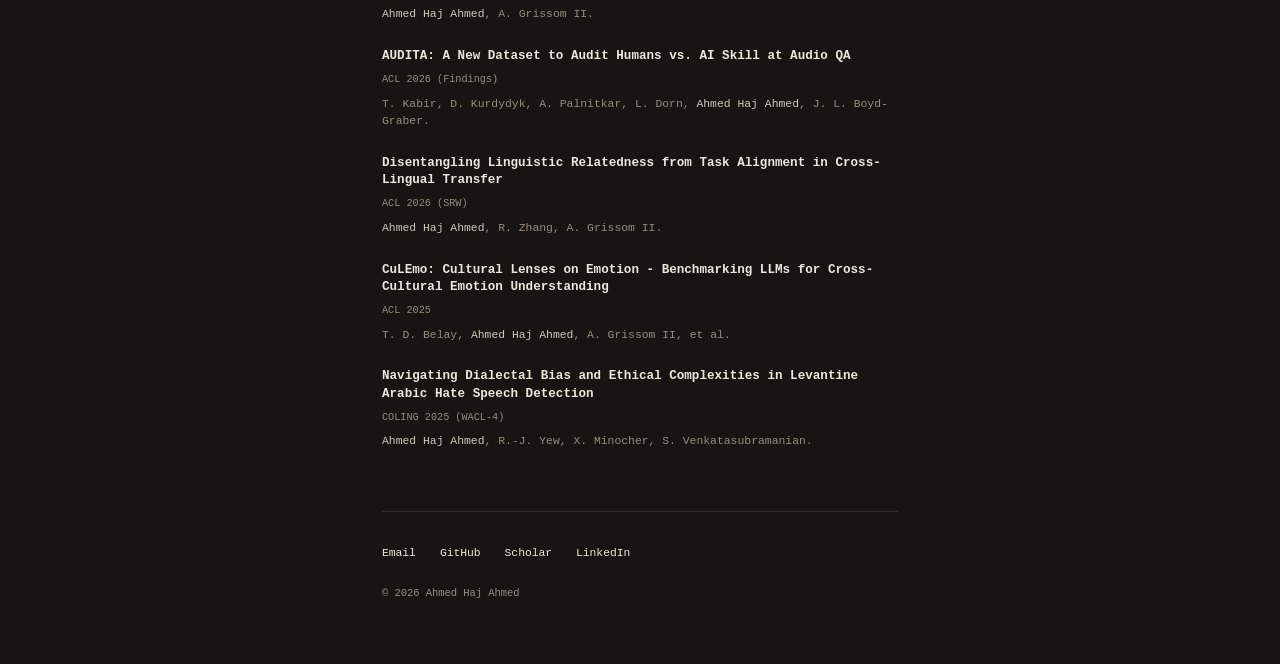
==== commit b75a1e25: "Consistent author names" ====
--- a/index.html
+++ b/index.html
@@ -110,13 +110,13 @@
                 <div class="project-item">
                     <h3>Cross-Lingual Alignment for Decoder-Only Models using MoE Routers</h3>
                     <p class="meta">Preprint · Under review</p>
-                    <p>Lucas Bandarkar, Clark Peng, <strong>Ahmed Haj Ahmed</strong>, Aditi Khandelwal, Nanyun Peng.</p>
+                    <p>L. Bandarkar, C. Peng, <strong>Ahmed Haj Ahmed</strong>, A. Khandelwal, N. Peng.</p>
                 </div>
 
                 <div class="project-item">
                     <h3>ADAGE: A Language-Agnostic Pipeline for Analogical Reasoning Evaluation</h3>
                     <p class="meta">Preprint · Under review</p>
-                    <p><strong>Ahmed Haj Ahmed</strong>, Alvin Grissom II.</p>
+                    <p><strong>Ahmed Haj Ahmed</strong>, A. Grissom II.</p>
                 </div>
 
                 <div class="project-item">
@@ -128,19 +128,19 @@
                 <div class="project-item">
                     <h3>Disentangling Linguistic Relatedness from Task Alignment in Cross-Lingual Transfer</h3>
                     <p class="meta">ACL 2026 (SRW)</p>
-                    <p><strong>Ahmed Haj Ahmed</strong>, Ruochen Zhang, Alvin Grissom II.</p>
+                    <p><strong>Ahmed Haj Ahmed</strong>, R. Zhang, A. Grissom II.</p>
                 </div>
 
                 <div class="project-item">
                     <h3>CuLEmo: Cultural Lenses on Emotion - Benchmarking LLMs for Cross-Cultural Emotion Understanding</h3>
                     <p class="meta">ACL 2025</p>
-                    <p>Tadesse Destaw Belay, <strong>Ahmed Haj Ahmed</strong>, Alvin Grissom II, et al.</p>
+                    <p>T. D. Belay, <strong>Ahmed Haj Ahmed</strong>, A. Grissom II, et al.</p>
                 </div>
 
                 <div class="project-item">
                     <h3>Navigating Dialectal Bias and Ethical Complexities in Levantine Arabic Hate Speech Detection</h3>
                     <p class="meta">COLING 2025 (WACL-4)</p>
-                    <p><strong>Ahmed Haj Ahmed</strong>, Rui-Jie Yew, Xerxes Minocher, Suresh Venkatasubramanian.</p>
+                    <p><strong>Ahmed Haj Ahmed</strong>, R.-J. Yew, X. Minocher, S. Venkatasubramanian.</p>
                 </div>
             </section>
         </main>
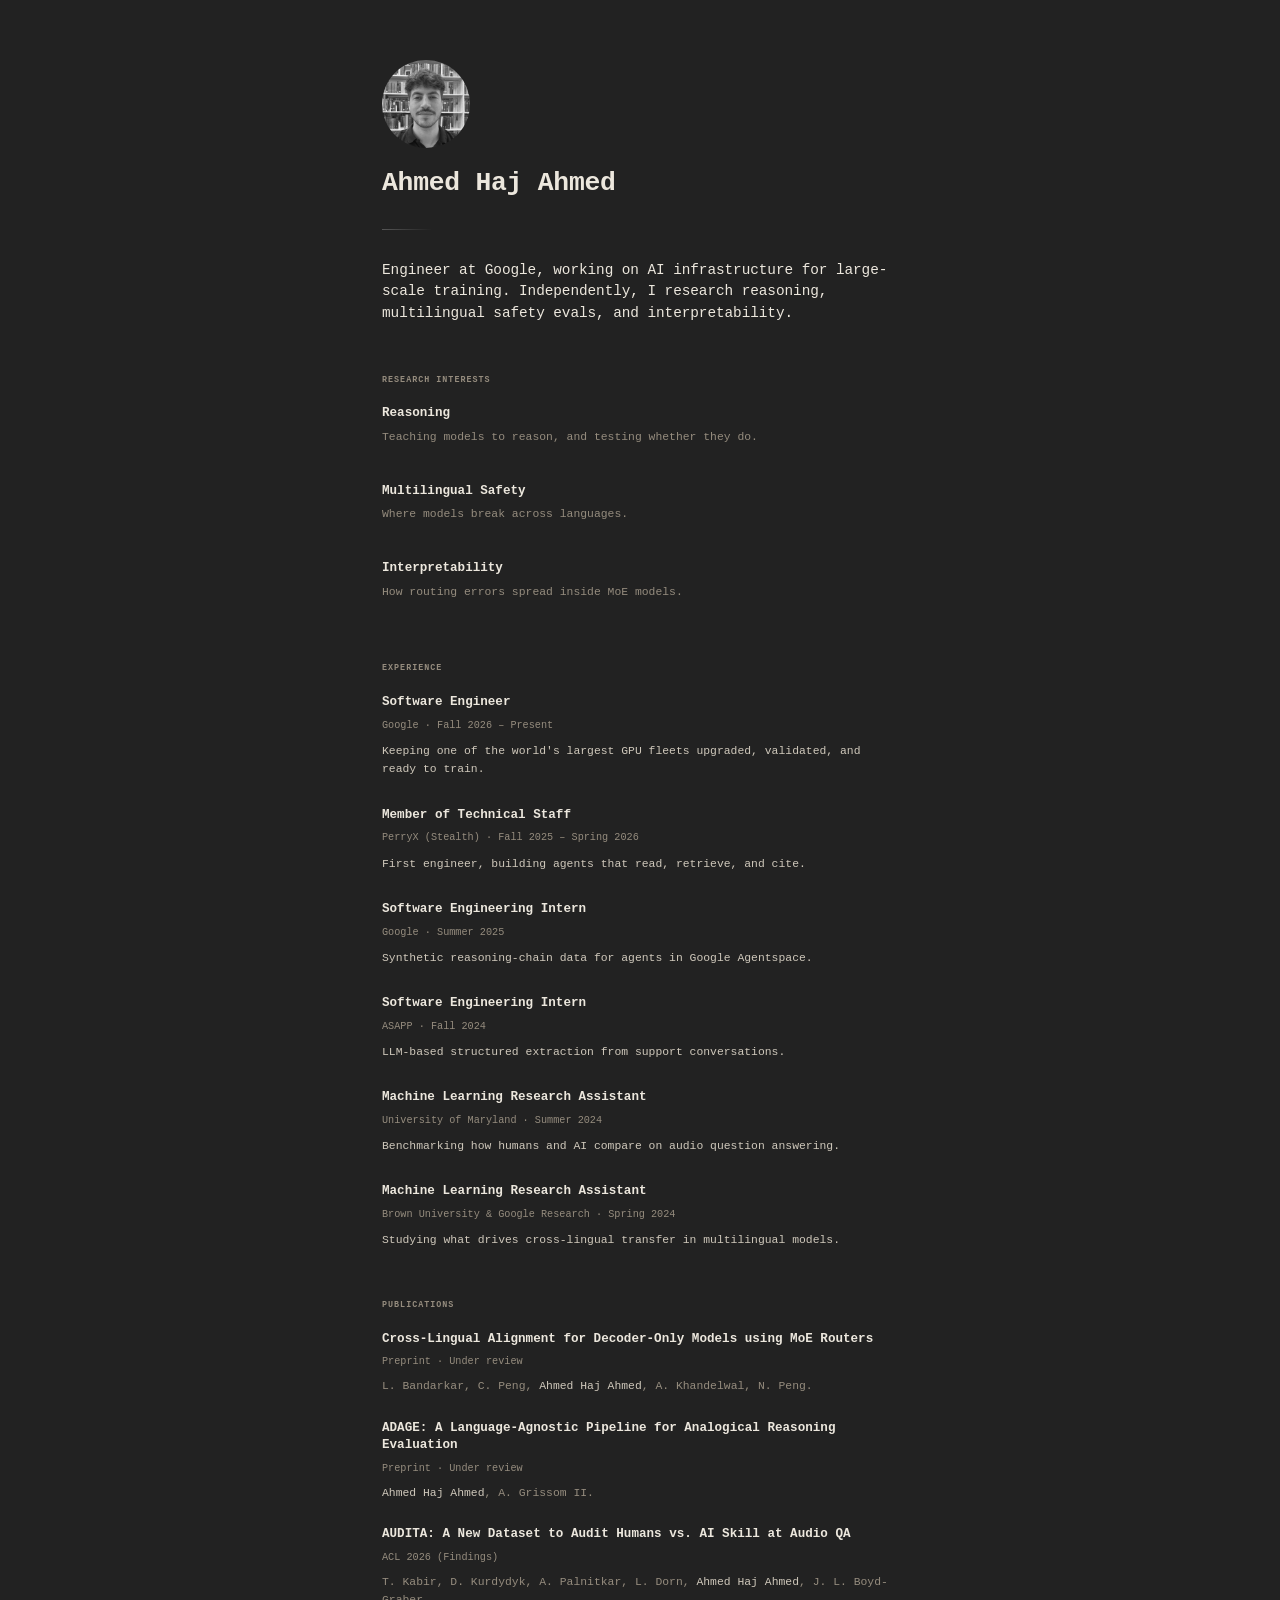
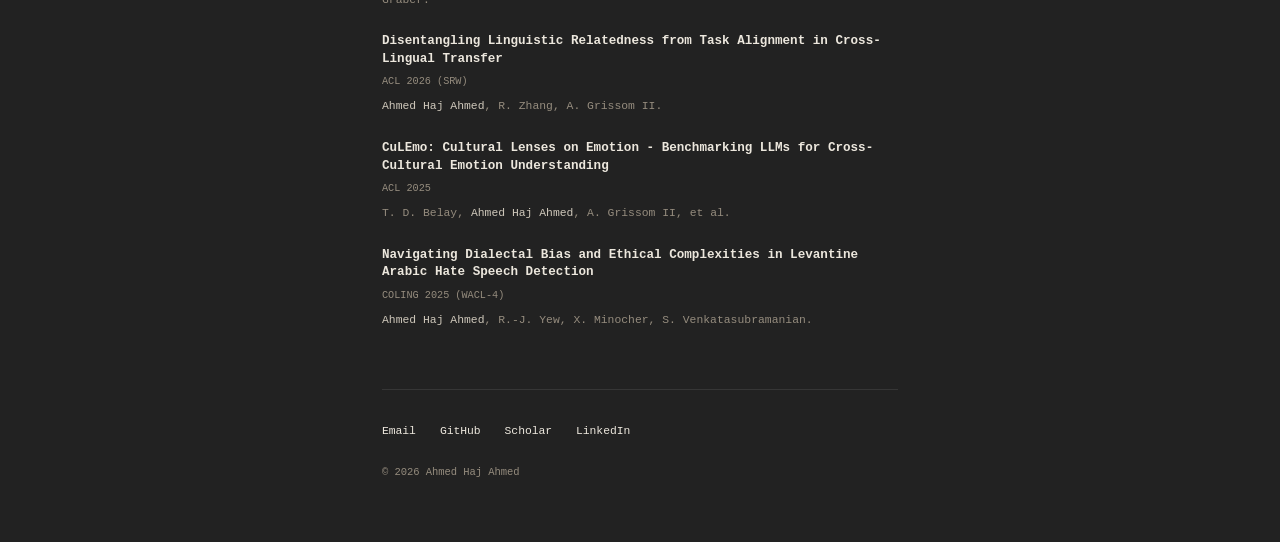
==== commit 5f6abb94: "Add headshot, refresh intro and experience" ====
--- a/index.html
+++ b/index.html
@@ -11,16 +11,14 @@
 <body>
     <div class="container">
         <header>
+            <img class="headshot" src="headshot.jpg" alt="Ahmed Haj Ahmed" width="88" height="88">
             <h1>Ahmed Haj Ahmed</h1>
         </header>
 
         <main>
             <section class="section intro">
                 <p class="large-text">
-                    Intelligence is an emergent property of systems that learn. I'm interested in building those systems.
-                </p>
-                <p>
-                    My work sits at the intersection of research and engineering—developing evaluation frameworks, training novel models, and building infrastructure that pushes the boundaries of what AI systems can understand and generate.
+                    Engineer at Google, working on AI infrastructure for large-scale training. Independently, I research reasoning, multilingual safety evals, and interpretability.
                 </p>
             </section>
 
@@ -28,18 +26,18 @@
                 <h2>Research Interests</h2>
                 <div class="research-areas">
                     <div class="research-item">
-                        <h3>Reasoning & Model Evaluation</h3>
-                        <p>Developing frameworks to measure and improve how language models reason, decompose problems, and chain thoughts. Building synthetic data to teach models structured thinking.</p>
+                        <h3>Reasoning</h3>
+                        <p>Teaching models to reason, and testing whether they do.</p>
                     </div>
-                    
+
                     <div class="research-item">
-                        <h3>Multilingual Evaluation & Cross-Lingual Transfer</h3>
-                        <p>Developing evaluation frameworks and transfer learning techniques that enable models to generalize across languages and cultural contexts.</p>
+                        <h3>Multilingual Safety</h3>
+                        <p>Where models break across languages.</p>
                     </div>
-                    
+
                     <div class="research-item">
-                        <h3>Mixture-of-Experts & Mechanistic Interpretability</h3>
-                        <p>Investigating how routing shapes what Mixture-of-Experts models compute, from routing-aware self-repair to using expert routers as a lever for cross-lingual alignment.</p>
+                        <h3>Interpretability</h3>
+                        <p>How routing errors spread inside MoE models.</p>
                     </div>
                 </div>
             </section>
@@ -67,7 +65,7 @@
                     <h3>Software Engineering Intern</h3>
                     <p class="meta">Google · Summer 2025</p>
                     <p>
-                        Building synthetic reasoning chains to teach models how to think.
+                        Synthetic reasoning-chain data for agents in Google Agentspace.
                     </p>
                 </div>
 
@@ -75,7 +73,7 @@
                     <h3>Software Engineering Intern</h3>
                     <p class="meta">ASAPP · Fall 2024</p>
                     <p>
-                        Teaching language models to extract structure from chaos.
+                        LLM-based structured extraction from support conversations.
                     </p>
                 </div>
 
@@ -83,7 +81,7 @@
                     <h3>Machine Learning Research Assistant</h3>
                     <p class="meta">University of Maryland · Summer 2024</p>
                     <p>
-                        Probing what audio models really understand beyond transcription.
+                        Benchmarking how humans and AI compare on audio question answering.
                     </p>
                 </div>
 
@@ -91,15 +89,7 @@
                     <h3>Machine Learning Research Assistant</h3>
                     <p class="meta">Brown University & Google Research · Spring 2024</p>
                     <p>
-                        Learning representations that transfer across linguistic boundaries.
-                    </p>
-                </div>
-
-                <div class="experience-item">
-                    <h3>Machine Learning Research Assistant</h3>
-                    <p class="meta">Haverford College · Summer 2023</p>
-                    <p>
-                        Teaching models to segment images without supervision or labels.
+                        Studying what drives cross-lingual transfer in multilingual models.
                     </p>
                 </div>
             </section>
--- a/styles.css
+++ b/styles.css
@@ -10,12 +10,12 @@
     color-scheme: dark;
     --color-text: #ece7dd;
     --color-text-light: #cfc8bb;
-    --color-bg: #171512;
+    --color-bg: #222222;
     --color-meta: #958c7e;
     --color-link: #ece7dd;
-    --color-link-hover: #d4a05c;
-    --color-accent: #d4a05c;
-    --color-border: #2e2a24;
+    --color-link-hover: #a3a3a3;
+    --color-accent: #a3a3a3;
+    --color-border: #363636;
     --max-width: 580px;
 }
 
@@ -58,6 +58,15 @@
     opacity: 0.4;
 }
 
+.headshot {
+    display: block;
+    width: 88px;
+    height: 88px;
+    border-radius: 50%;
+    object-fit: cover;
+    margin-bottom: 20px;
+}
+
 h1 {
     font-size: 2.2rem;
     font-weight: 600;
@@ -318,7 +327,7 @@
 
 /* Selection */
 ::selection {
-    background-color: rgba(212, 160, 92, 0.3);
+    background-color: rgba(255, 255, 255, 0.18);
     color: var(--color-text);
 }
 
@@ -332,7 +341,7 @@
         --color-bg: #ffffff;
         --color-meta: #8a8377;
         --color-link: #1f1d1a;
-        --color-accent: #b6803a;
+        --color-accent: #8a8a8a;
         --color-border: #e6e1d6;
     }
 
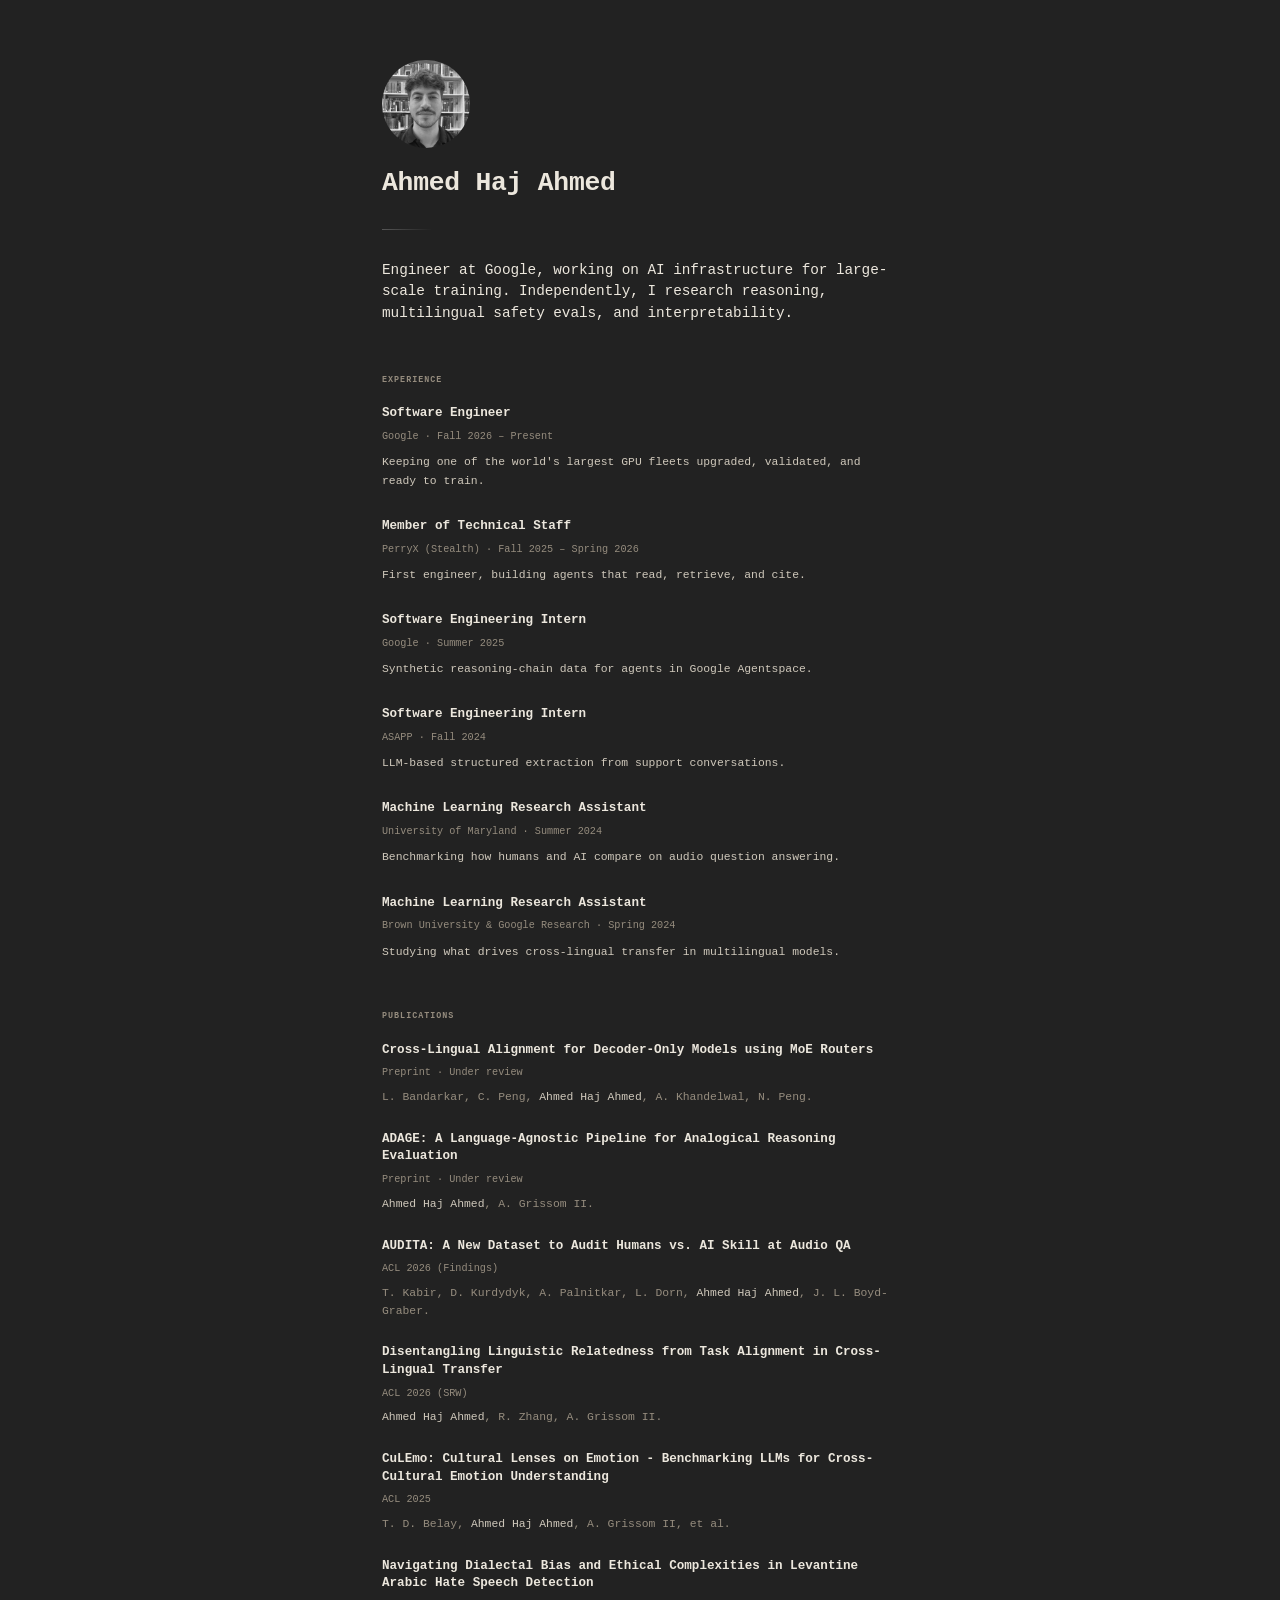
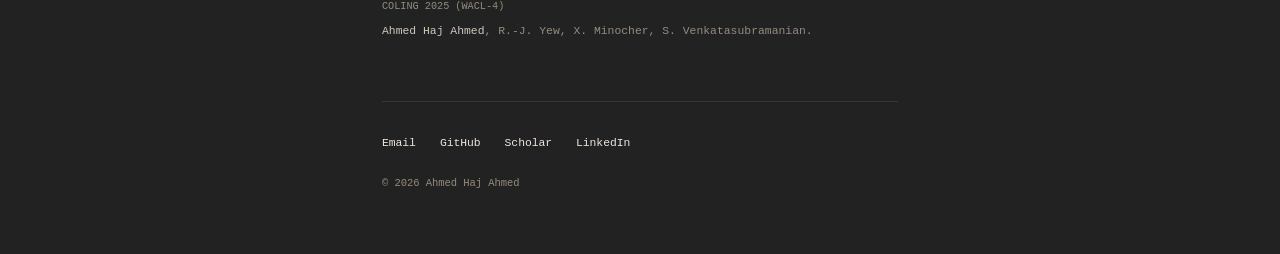
==== commit 8acf5e2f: "Remove research interests" ====
--- a/index.html
+++ b/index.html
@@ -20,26 +20,6 @@
                 <p class="large-text">
                     Engineer at Google, working on AI infrastructure for large-scale training. Independently, I research reasoning, multilingual safety evals, and interpretability.
                 </p>
-            </section>
-
-            <section class="section">
-                <h2>Research Interests</h2>
-                <div class="research-areas">
-                    <div class="research-item">
-                        <h3>Reasoning</h3>
-                        <p>Teaching models to reason, and testing whether they do.</p>
-                    </div>
-
-                    <div class="research-item">
-                        <h3>Multilingual Safety</h3>
-                        <p>Where models break across languages.</p>
-                    </div>
-
-                    <div class="research-item">
-                        <h3>Interpretability</h3>
-                        <p>How routing errors spread inside MoE models.</p>
-                    </div>
-                </div>
             </section>
 
             <section class="section">
--- a/styles.css
+++ b/styles.css
@@ -133,25 +133,6 @@
     margin-bottom: 14px;
 }
 
-/* Research Areas */
-.research-areas {
-    display: grid;
-    gap: 24px;
-}
-
-.research-item {
-    padding: 0;
-}
-
-.research-item h3 {
-    margin-bottom: 6px;
-}
-
-.research-item p {
-    color: var(--color-meta);
-    line-height: 1.55;
-}
-
 /* Experience Items */
 .experience-item {
     margin-bottom: 28px;
@@ -274,10 +255,6 @@
 
     .section {
         margin-bottom: 50px;
-    }
-
-    .research-areas {
-        gap: 20px;
     }
 
     .experience-item {
